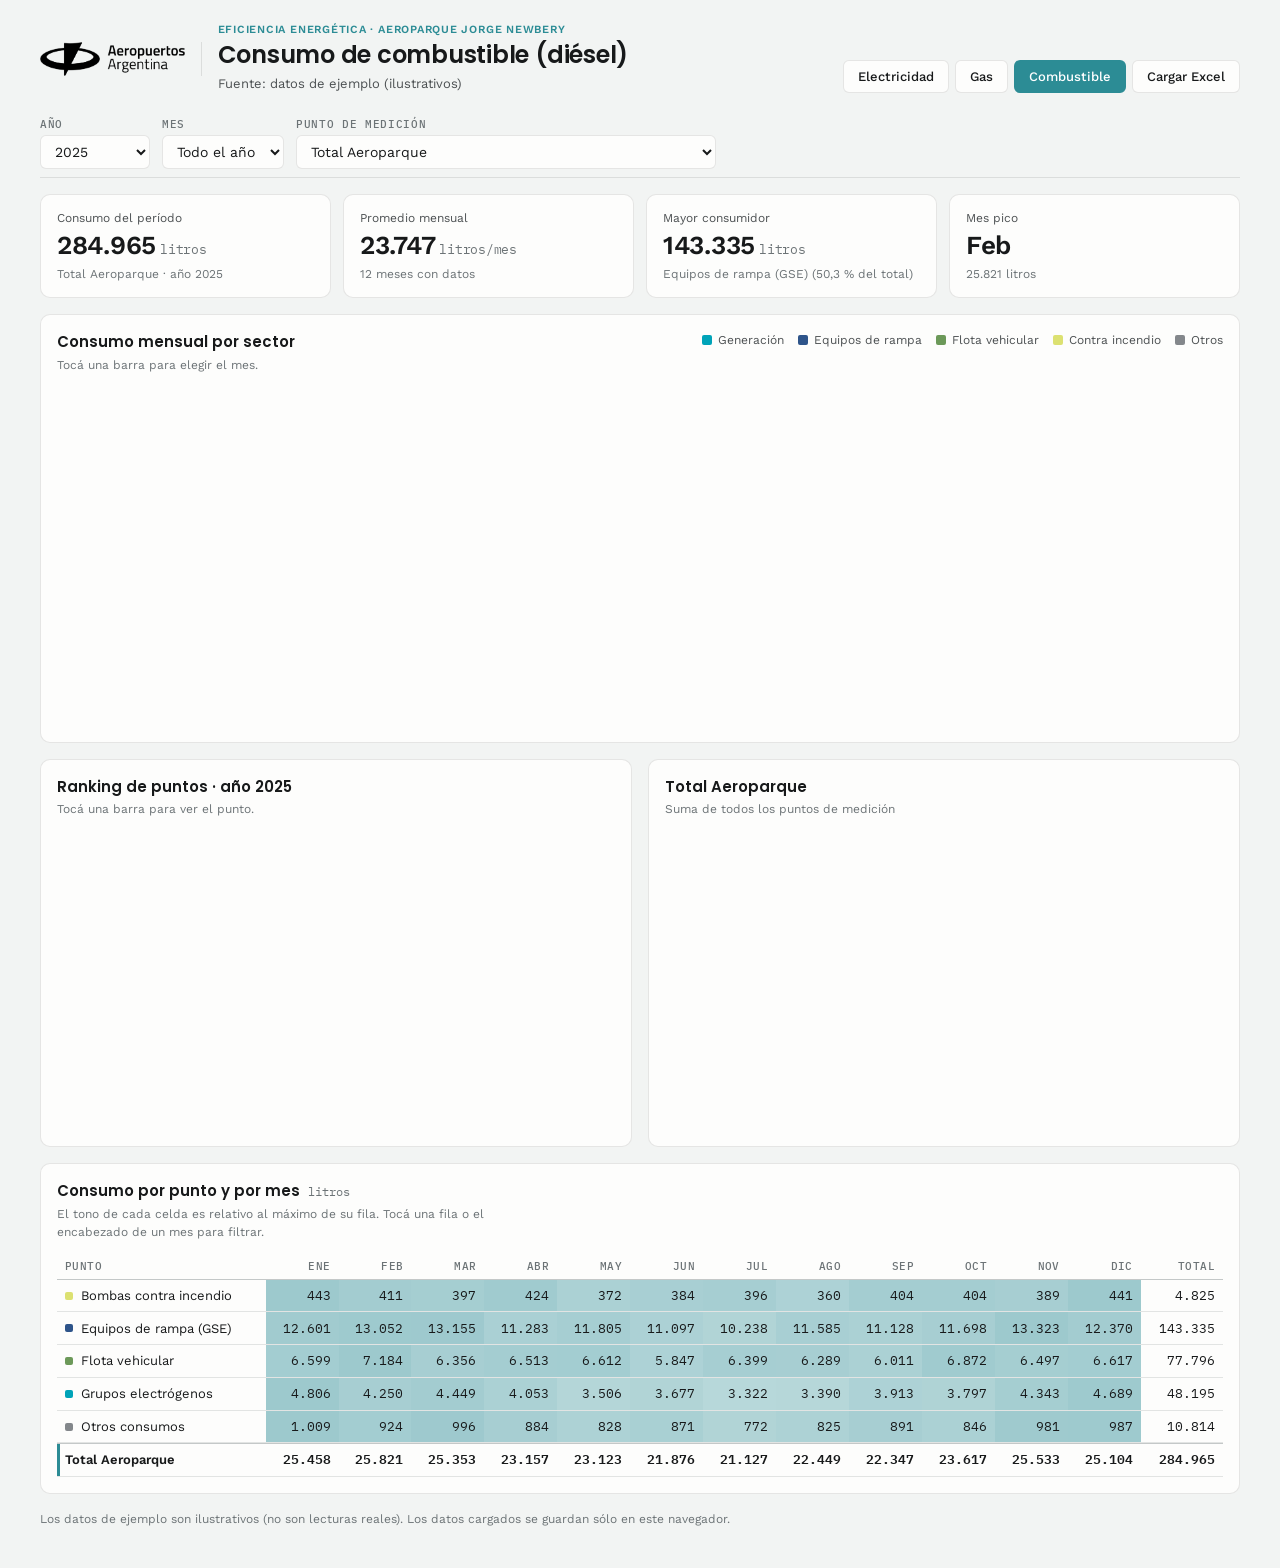
==== combustible.html @ 9f5f8dc3 "Reemplazar página de agua por páginas de gas y combustible (diésel) Co-Authored-By: Claude Sonnet 5." ====
<!doctype html>
<html lang="es">
<head>
<meta charset="utf-8">
<meta name="viewport" content="width=device-width, initial-scale=1, viewport-fit=cover">
<title>Combustible Aeroparque</title>
<link rel="preconnect" href="https://fonts.googleapis.com">
<link rel="preconnect" href="https://fonts.gstatic.com" crossorigin>
<link rel="stylesheet" href="https://fonts.googleapis.com/css2?family=IBM+Plex+Mono:wght@400;500&family=Poppins:wght@500;600;700&family=Work+Sans:wght@400;500;600&display=swap">
<link rel="stylesheet" href="css/app.css">
<link rel="stylesheet" href="css/consumo.css">
</head>
<body>
<div class="wrap">
  <header class="top">
    <div class="marca">
      <picture class="logo">
        <source srcset="img/logo-blanco.png" media="(prefers-color-scheme: dark)">
        <img src="img/logo-negro.png" alt="Aeropuertos Argentina" width="180" height="42">
      </picture>
      <div class="separador" aria-hidden="true"></div>
      <div class="brand">
        <div class="eyebrow">Eficiencia energética · Aeroparque Jorge Newbery</div>
        <h1>Consumo de combustible (diésel)</h1>
        <p class="sub" id="fuente">—</p>
      </div>
    </div>
    <div class="top-actions nav-paginas">
      <a class="btn" href="index.html">Electricidad</a>
      <a class="btn" href="gas.html">Gas</a>
      <a class="btn" href="combustible.html" aria-current="page">Combustible</a>
      <button type="button" class="btn" id="btn-cargar" aria-expanded="false" aria-controls="panel-carga">Cargar Excel</button>
    </div>
  </header>

  <section class="panel-carga" id="panel-carga" hidden>
    <div class="drop" id="drop">
      <p><strong>Arrastrá el archivo .xlsx acá</strong> o elegilo desde tu equipo.</p>
      <p class="hint">Se lee la hoja con columnas <code>Mes</code>, <code>Punto</code> (o <code>Medidor</code>) y <code>Consumo_litros</code>. Opcional: <code>Año</code> y <code>Sector</code>.</p>
      <div class="drop-row">
        <label for="anio-carga">Año de los datos</label>
        <input type="number" id="anio-carga" min="2000" max="2100" step="1">
        <label class="btn btn-primary" for="archivo">Elegir archivo<input type="file" id="archivo" accept=".xlsx,.xls,.xlsm,.csv" hidden></label>
      </div>
      <p class="hint">El año se usa sólo si la hoja no tiene columna <code>Año</code>. Cargar otro año lo agrega; el mismo año lo reemplaza.</p>
      <p class="msg" id="msg-carga" role="status"></p>
      <div class="drop-row"><button type="button" class="btn btn-ghost" id="btn-ejemplo">Volver a los datos de ejemplo</button></div>
    </div>
  </section>

  <nav class="filtros" aria-label="Filtros">
    <div class="campo"><label for="f-anio">Año</label><select id="f-anio"></select></div>
    <div class="campo"><label for="f-mes">Mes</label><select id="f-mes"></select></div>
    <div class="campo campo-ancho"><label for="f-punto">Punto de medición</label><select id="f-punto"></select></div>
  </nav>

  <section class="kpis" id="kpis" aria-label="Resumen"></section>

  <section class="card">
    <div class="card-head">
      <div>
        <h2>Consumo mensual por sector</h2>
        <p class="nota">Tocá una barra para elegir el mes.</p>
      </div>
      <ul class="leyenda" id="leyenda"></ul>
    </div>
    <div class="chart chart-alto"><canvas id="ch-mensual" aria-label="Consumo mensual apilado por sector" role="img"></canvas></div>
  </section>

  <div class="grid-2">
    <section class="card">
      <div class="card-head"><div>
        <h2 id="t-ranking">Ranking de puntos</h2>
        <p class="nota">Tocá una barra para ver el punto.</p>
      </div></div>
      <div class="chart"><canvas id="ch-ranking" aria-label="Ranking de consumo por punto de medición" role="img"></canvas></div>
    </section>
    <section class="card">
      <div class="card-head"><div>
        <h2 id="t-detalle">Detalle</h2>
        <p class="nota" id="n-detalle"></p>
      </div></div>
      <div class="chart"><canvas id="ch-detalle" aria-label="Evolución mensual" role="img"></canvas></div>
    </section>
  </div>

  <section class="card">
    <div class="card-head"><div>
      <h2>Consumo por punto y por mes <span class="unidad">litros</span></h2>
      <p class="nota">El tono de cada celda es relativo al máximo de su fila. Tocá una fila o el encabezado de un mes para filtrar.</p>
    </div></div>
    <div class="tabla-scroll"><table class="matriz" id="matriz"></table></div>
  </section>

  <footer class="pie">
    <p>Los datos de ejemplo son ilustrativos (no son lecturas reales). Los datos cargados se guardan sólo en este navegador.</p>
  </footer>
</div>
<script src="js/vendor/chart.umd.min.js"></script>
<script src="js/vendor/xlsx.full.min.js"></script>
<script src="js/combustible-cfg.js"></script>
<script src="js/consumo.js"></script>
</body>
</html>
---- css/app.css ----
:root {
  color-scheme: light;
  --bg: #f2f4f3;
  --surface: #fdfdfc;
  --surface-2: #eceeed;
  --ink: #17191a;
  --ink-2: #4c5052;
  --muted: #6c7376;   /* gris institucional, oscurecido para texto legible */
  --grid: #e2e4e3;
  --axis: #c4c8c8;
  --border: rgba(20, 24, 24, 0.10);
  --accent: #2c8c95;  /* verde institucional Aeropuertos Argentina */
  --accent-ink: #ffffff;
  --focus: #2c8c95;
  --good: #4c7a2e;
  --bad: #b3261e;
  --warn-bg: #f6efc9;
  --warn-ink: #6b5300;

  /* Series: una por subestación, tomadas del kit de marca (institucional + secundaria + terciaria).
     El verde institucional queda reservado como acento de marca (botones, foco, línea de Total)
     para no competir visualmente con ninguna subestación puntual. */
  --s-set01: #00a3b8;  /* celeste secundario */
  --s-set03: #2e548a;  /* azul terciario */
  --s-set00: #dce171;  /* verde-amarillo terciario */
  --s-set04: #6c9959;  /* verde terciario */
  --s-setn3: #94cc78;  /* verde claro secundario */
  --s-set02: #3d7b80;  /* verde-azulado secundario */
  --s-resto: #83878b;  /* gris institucional */

  /* Rampa secuencial (verde institucional) para la matriz. */
  --heat-0: rgba(44, 140, 149, 0.05);
  --heat-1: rgba(44, 140, 149, 0.46);

  --font: "Work Sans", system-ui, -apple-system, "Segoe UI", sans-serif;
  --display: "Poppins", "Work Sans", system-ui, sans-serif;
  --mono: "IBM Plex Mono", ui-monospace, "SFMono-Regular", Menlo, monospace;
}
@media (prefers-color-scheme: dark) {
  :root:not([data-theme="light"]) {
    color-scheme: dark;
    --bg: #0e1213;
    --surface: #171c1d;
    --surface-2: #202626;
    --ink: #f3f5f4;
    --ink-2: #bcc2c1;
    --muted: #97a0a0;
    --grid: #262d2d;
    --axis: #3c4444;
    --border: rgba(255, 255, 255, 0.10);
    --accent: #3fbdc7;
    --focus: #62cdd5;
    --good: #7fc257;
    --bad: #e66767;
    --warn-bg: #3d3208;
    --warn-ink: #f3d675;
    --s-set01: #06cce5;
    --s-set03: #4475bc;
    --s-set00: #dee28a;
    --s-set04: #93b585;
    --s-setn3: #a7d191;
    --s-set02: #58a6ac;
    --s-resto: #9da0a4;
    --heat-0: rgba(63, 189, 199, 0.06);
    --heat-1: rgba(63, 189, 199, 0.50);
  }
}
:root[data-theme="dark"] {
  color-scheme: dark;
  --bg: #0e1213;
  --surface: #171c1d;
  --surface-2: #202626;
  --ink: #f3f5f4;
  --ink-2: #bcc2c1;
  --muted: #97a0a0;
  --grid: #262d2d;
  --axis: #3c4444;
  --border: rgba(255, 255, 255, 0.10);
  --accent: #3fbdc7;
  --focus: #62cdd5;
  --good: #7fc257;
  --bad: #e66767;
  --warn-bg: #3d3208;
  --warn-ink: #f3d675;
  --s-set01: #06cce5;
  --s-set03: #4475bc;
  --s-set00: #dee28a;
  --s-set04: #93b585;
  --s-setn3: #a7d191;
  --s-set02: #58a6ac;
  --s-resto: #9da0a4;
  --heat-0: rgba(63, 189, 199, 0.06);
  --heat-1: rgba(63, 189, 199, 0.50);
}

* { box-sizing: border-box; }
html, body { background: var(--bg); }
body {
  margin: 0;
  color: var(--ink);
  font: 400 14px/1.5 var(--font);
  -webkit-font-smoothing: antialiased;
}
.wrap {
  max-width: 1240px;
  margin: 0 auto;
  padding-inline: 20px;
  padding-block: 24px 40px;
  display: flex;
  flex-direction: column;
  gap: 16px;
}
@media (max-width: 520px) { .wrap { padding-inline: 16px; } }

h1, h2 { margin: 0; text-wrap: balance; font-family: var(--display); }
h1 { font-size: 24px; font-weight: 600; letter-spacing: -0.01em; line-height: 1.2; }
h2 { font-size: 15px; font-weight: 600; }
code { font-family: var(--mono); font-size: 12px; background: var(--surface-2); padding: 1px 4px; border-radius: 3px; }

.eyebrow {
  font: 600 11px/1 var(--font);
  letter-spacing: 0.07em;
  text-transform: uppercase;
  color: var(--accent);
  margin-bottom: 6px;
}
.sub { margin: 4px 0 0; color: var(--ink-2); font-size: 13px; }
.nota { margin: 2px 0 0; color: var(--muted); font-size: 12px; max-width: 70ch; }
.unidad { font: 400 12px var(--mono); color: var(--muted); margin-left: 4px; }

.top { display: flex; justify-content: space-between; align-items: flex-end; gap: 16px; flex-wrap: wrap; }
.marca { display: flex; align-items: center; gap: 16px; flex-wrap: wrap; }
.logo { display: block; line-height: 0; }
.logo img { display: block; height: 34px; width: auto; }
.separador { width: 1px; height: 34px; background: var(--border); flex: none; }
@media (max-width: 560px) { .separador { display: none; } }

.btn {
  font: 500 13px var(--font);
  color: var(--ink);
  background: var(--surface);
  border: 1px solid var(--border);
  border-radius: 6px;
  padding: 8px 14px;
  cursor: pointer;
  display: inline-flex;
  align-items: center;
  gap: 6px;
}
.btn:hover { background: var(--surface-2); }
.btn-primary { background: var(--accent); color: var(--accent-ink); border-color: transparent; }
.btn-primary:hover { background: var(--accent); filter: brightness(1.08); }
.btn-ghost { background: transparent; }
:focus-visible { outline: 2px solid var(--focus); outline-offset: 2px; }

.panel-carga .drop {
  border: 1.5px dashed var(--axis);
  border-radius: 10px;
  background: var(--surface);
  padding: 18px 20px;
  display: flex;
  flex-direction: column;
  gap: 8px;
}
.panel-carga .drop.sobre { border-color: var(--accent); background: var(--surface-2); }
.drop p { margin: 0; }
.hint { color: var(--muted); font-size: 12px; }
.drop-row { display: flex; flex-wrap: wrap; align-items: center; gap: 10px; }
.drop-row input[type="number"] { width: 96px; }
.msg { font-size: 13px; min-height: 1.2em; }
.msg.ok { color: var(--good); }
.msg.error { color: var(--bad); }

input, select {
  font: 400 14px var(--font);
  color: var(--ink);
  background: var(--surface);
  border: 1px solid var(--border);
  border-radius: 6px;
  padding: 7px 10px;
  max-width: 100%;
}

.filtros {
  display: flex;
  flex-wrap: wrap;
  gap: 12px;
  align-items: flex-end;
  position: sticky;
  top: env(safe-area-inset-top, 0px);
  z-index: 5;
  background: var(--bg);
  padding-block: 8px;
  border-bottom: 1px solid var(--border);
}
.campo { display: flex; flex-direction: column; gap: 4px; min-width: 110px; }
.campo-ancho { flex: 1 1 260px; max-width: 420px; }
.campo label {
  font: 500 11px var(--mono);
  letter-spacing: 0.06em;
  text-transform: uppercase;
  color: var(--muted);
}

.kpis { display: grid; grid-template-columns: repeat(4, minmax(0, 1fr)); gap: 12px; }
@media (max-width: 900px) { .kpis { grid-template-columns: repeat(2, minmax(0, 1fr)); } }
@media (max-width: 420px) { .kpis { grid-template-columns: 1fr; } }
.kpi {
  background: var(--surface);
  border: 1px solid var(--border);
  border-radius: 10px;
  padding: 14px 16px;
  display: flex;
  flex-direction: column;
  gap: 4px;
}
.kpi .k-lab { font-size: 12px; color: var(--ink-2); }
.kpi .k-val { font-size: 26px; font-weight: 600; letter-spacing: -0.01em; line-height: 1.15; }
.kpi .k-val small { font: 400 13px var(--mono); color: var(--muted); margin-left: 4px; }
.kpi .k-pie { font-size: 12px; color: var(--muted); }
.delta { font-family: var(--mono); font-size: 12px; }
.delta.sube { color: var(--bad); }
.delta.baja { color: var(--good); }

.card {
  background: var(--surface);
  border: 1px solid var(--border);
  border-radius: 10px;
  padding: 16px;
  display: flex;
  flex-direction: column;
  gap: 12px;
  min-width: 0;
}
.card-head { display: flex; justify-content: space-between; gap: 12px; flex-wrap: wrap; align-items: flex-start; }
.grid-2 { display: grid; grid-template-columns: minmax(0, 1fr) minmax(0, 1fr); gap: 16px; }
@media (max-width: 900px) { .grid-2 { grid-template-columns: 1fr; } }

.chart { position: relative; height: 300px; }
.chart-alto { height: 340px; }
.chart-bajo { height: 220px; }

.leyenda { list-style: none; margin: 0; padding: 0; display: flex; flex-wrap: wrap; gap: 6px 14px; max-width: 560px; }
.leyenda li { display: inline-flex; align-items: center; gap: 6px; font-size: 12px; color: var(--ink-2); }
.leyenda i { width: 10px; height: 10px; border-radius: 2px; display: inline-block; }

.ficha { display: grid; grid-template-columns: repeat(auto-fit, minmax(130px, 1fr)); gap: 10px 16px; margin: 0; }
.ficha div { display: flex; flex-direction: column; gap: 2px; min-width: 0; }
.ficha dt { font-size: 11px; color: var(--muted); }
.ficha dd { margin: 0; font-weight: 500; overflow-wrap: anywhere; }

.tabla-scroll { overflow-x: auto; margin-inline: -16px; padding-inline: 16px; }
.matriz { border-collapse: separate; border-spacing: 0; width: 100%; font-size: 13px; }
.matriz th, .matriz td { padding: 6px 8px; text-align: right; white-space: nowrap; border-bottom: 1px solid var(--grid); }
.matriz thead th {
  font: 500 11px var(--mono);
  letter-spacing: 0.04em;
  text-transform: uppercase;
  color: var(--muted);
  border-bottom-color: var(--axis);
  vertical-align: bottom;
}
.matriz thead th.mes { cursor: pointer; }
.matriz thead th.mes:hover { color: var(--ink); }
.matriz th.izq, .matriz td.izq { text-align: left; }
.matriz td.num { font-family: var(--mono); font-variant-numeric: tabular-nums; }
.matriz .col-sel { box-shadow: inset 2px 0 0 var(--accent), inset -2px 0 0 var(--accent); }
.matriz thead .col-sel { color: var(--accent); }
.matriz tbody tr.fila { cursor: pointer; }
.matriz tbody tr.fila:hover td { background-color: var(--surface-2); }
.matriz tbody tr.fila.sel td.izq { box-shadow: inset 3px 0 0 var(--accent); font-weight: 600; }
.matriz tr.grupo td {
  text-align: left;
  font: 500 11px var(--mono);
  letter-spacing: 0.06em;
  text-transform: uppercase;
  color: var(--ink-2);
  background: var(--surface-2);
  padding-top: 8px;
}
.matriz tr.total td { font-weight: 600; border-top: 1px solid var(--axis); }
.matriz tr.derivada td { color: var(--ink-2); font-style: italic; }
.medidor-nom { display: inline-flex; align-items: center; gap: 8px; }
.medidor-nom i { width: 8px; height: 8px; border-radius: 2px; flex: none; }
.carga { color: var(--muted); font-size: 12px; max-width: 240px; overflow: hidden; text-overflow: ellipsis; }
.cero { color: var(--warn-ink); background: var(--warn-bg) !important; }

.pill {
  display: inline-block;
  font: 500 10px/1 var(--mono);
  letter-spacing: 0.04em;
  text-transform: uppercase;
  padding: 3px 5px;
  border-radius: 4px;
  vertical-align: middle;
}
.pill-warn { background: var(--warn-bg); color: var(--warn-ink); }

.pie { color: var(--muted); font-size: 12px; }
.pie p { margin: 0; }

.tooltip {
  position: fixed;
  z-index: 50;
  pointer-events: none;
  background: var(--surface);
  color: var(--ink);
  border: 1px solid var(--border);
  box-shadow: 0 6px 20px rgba(0, 0, 0, 0.14);
  border-radius: 8px;
  padding: 8px 10px;
  font-size: 12px;
  max-width: 280px;
}
.tooltip .tt-t { font-weight: 600; margin-bottom: 4px; }
.tooltip .tt-r { display: flex; align-items: center; gap: 6px; justify-content: space-between; }
.tooltip .tt-r span:last-child { font-family: var(--mono); font-variant-numeric: tabular-nums; margin-left: 12px; }
.tooltip i { width: 8px; height: 8px; border-radius: 2px; display: inline-block; margin-right: 4px; }

@media (prefers-reduced-motion: reduce) { * { transition: none !important; animation: none !important; } }
---- css/consumo.css ----
/* Colores de sectores (páginas de gas y combustible) y navegación entre páginas. Reutiliza app.css. */
:root {
  --a-1: #00a3b8; --a-2: #2e548a; --a-3: #6c9959; --a-4: #dce171; --a-5: #3d7b80; --a-6: #83878b;
}
@media (prefers-color-scheme: dark) {
  :root:not([data-theme="light"]) {
    --a-1: #06cce5; --a-2: #4475bc; --a-3: #93b585; --a-4: #dee28a; --a-5: #58a6ac; --a-6: #9da0a4;
  }
}
.nav-paginas { display: flex; gap: 6px; flex-wrap: wrap; }
.nav-paginas a { text-decoration: none; }
.nav-paginas a[aria-current="page"] { background: var(--accent); color: var(--accent-ink); border-color: transparent; }
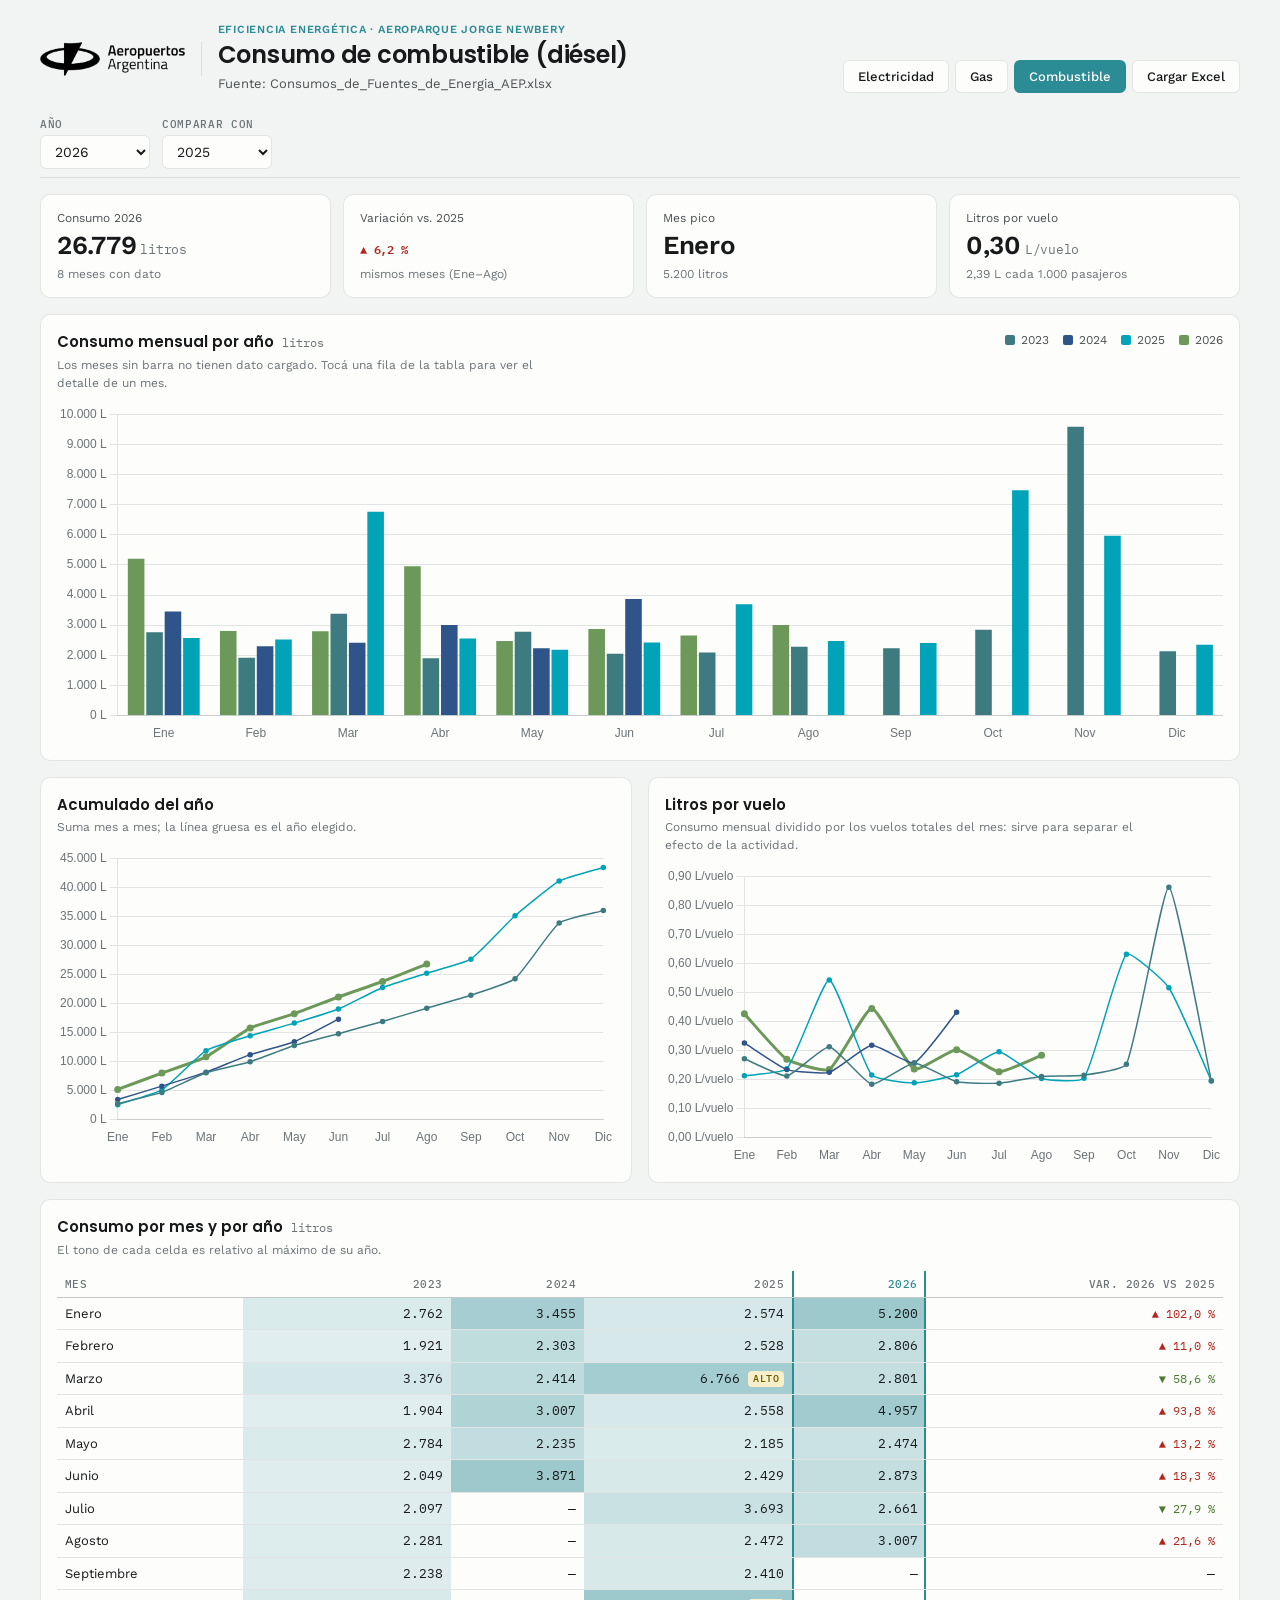
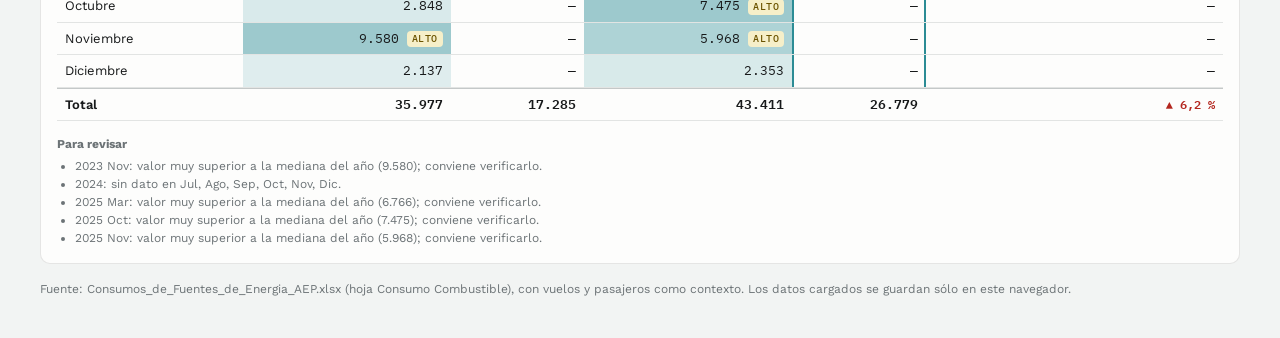
==== commit bae3eb3b: "Cargar datos reales de gas y combustible; comparación entre años Co-Authored-By: Claude Sonnet 5.5 <" ====
--- a/combustible.html
+++ b/combustible.html
@@ -36,22 +36,18 @@
   <section class="panel-carga" id="panel-carga" hidden>
     <div class="drop" id="drop">
       <p><strong>Arrastrá el archivo .xlsx acá</strong> o elegilo desde tu equipo.</p>
-      <p class="hint">Se lee la hoja con columnas <code>Mes</code>, <code>Punto</code> (o <code>Medidor</code>) y <code>Consumo_litros</code>. Opcional: <code>Año</code> y <code>Sector</code>.</p>
+      <p class="hint">Se usa la hoja <code>Consumo Combustible</code>: bloques «Litros de Combustible», «Vuelos Totales» y «Pasajeros» (igual que <code>Consumos_de_Fuentes_de_Energia_AEP.xlsx</code>).</p>
       <div class="drop-row">
-        <label for="anio-carga">Año de los datos</label>
-        <input type="number" id="anio-carga" min="2000" max="2100" step="1">
-        <label class="btn btn-primary" for="archivo">Elegir archivo<input type="file" id="archivo" accept=".xlsx,.xls,.xlsm,.csv" hidden></label>
+        <label class="btn btn-primary" for="archivo">Elegir archivo<input type="file" id="archivo" accept=".xlsx,.xls,.xlsm" hidden></label>
+        <button type="button" class="btn btn-ghost" id="btn-ejemplo">Volver a los datos originales</button>
       </div>
-      <p class="hint">El año se usa sólo si la hoja no tiene columna <code>Año</code>. Cargar otro año lo agrega; el mismo año lo reemplaza.</p>
       <p class="msg" id="msg-carga" role="status"></p>
-      <div class="drop-row"><button type="button" class="btn btn-ghost" id="btn-ejemplo">Volver a los datos de ejemplo</button></div>
     </div>
   </section>
 
   <nav class="filtros" aria-label="Filtros">
     <div class="campo"><label for="f-anio">Año</label><select id="f-anio"></select></div>
-    <div class="campo"><label for="f-mes">Mes</label><select id="f-mes"></select></div>
-    <div class="campo campo-ancho"><label for="f-punto">Punto de medición</label><select id="f-punto"></select></div>
+    <div class="campo"><label for="f-cmp">Comparar con</label><select id="f-cmp"></select></div>
   </nav>
 
   <section class="kpis" id="kpis" aria-label="Resumen"></section>
@@ -59,45 +55,48 @@
   <section class="card">
     <div class="card-head">
       <div>
-        <h2>Consumo mensual por sector</h2>
-        <p class="nota">Tocá una barra para elegir el mes.</p>
+        <h2>Consumo mensual por año <span class="unidad">litros</span></h2>
+        <p class="nota">Los meses sin barra no tienen dato cargado. Tocá una fila de la tabla para ver el detalle de un mes.</p>
       </div>
       <ul class="leyenda" id="leyenda"></ul>
     </div>
-    <div class="chart chart-alto"><canvas id="ch-mensual" aria-label="Consumo mensual apilado por sector" role="img"></canvas></div>
+    <div class="chart chart-alto"><canvas id="ch-mensual" aria-label="Consumo mensual agrupado por año" role="img"></canvas></div>
   </section>
 
   <div class="grid-2">
     <section class="card">
       <div class="card-head"><div>
-        <h2 id="t-ranking">Ranking de puntos</h2>
-        <p class="nota">Tocá una barra para ver el punto.</p>
+        <h2>Acumulado del año</h2>
+        <p class="nota">Suma mes a mes; la línea gruesa es el año elegido.</p>
       </div></div>
-      <div class="chart"><canvas id="ch-ranking" aria-label="Ranking de consumo por punto de medición" role="img"></canvas></div>
+      <div class="chart"><canvas id="ch-acum" aria-label="Consumo acumulado por año" role="img"></canvas></div>
     </section>
     <section class="card">
       <div class="card-head"><div>
-        <h2 id="t-detalle">Detalle</h2>
-        <p class="nota" id="n-detalle"></p>
+        <h2>Litros por vuelo</h2>
+        <p class="nota">Consumo mensual dividido por los vuelos totales del mes: sirve para separar el efecto de la actividad.</p>
       </div></div>
-      <div class="chart"><canvas id="ch-detalle" aria-label="Evolución mensual" role="img"></canvas></div>
+      <div class="chart"><canvas id="ch-ratio" aria-label="Litros por vuelo por mes" role="img"></canvas></div>
     </section>
   </div>
 
   <section class="card">
     <div class="card-head"><div>
-      <h2>Consumo por punto y por mes <span class="unidad">litros</span></h2>
-      <p class="nota">El tono de cada celda es relativo al máximo de su fila. Tocá una fila o el encabezado de un mes para filtrar.</p>
+      <h2>Consumo por mes y por año <span class="unidad">litros</span></h2>
+      <p class="nota">El tono de cada celda es relativo al máximo de su año.</p>
     </div></div>
+    <div id="ficha" hidden></div>
     <div class="tabla-scroll"><table class="matriz" id="matriz"></table></div>
+    <div class="nota" id="notas"></div>
   </section>
 
   <footer class="pie">
-    <p>Los datos de ejemplo son ilustrativos (no son lecturas reales). Los datos cargados se guardan sólo en este navegador.</p>
+    <p>Fuente: Consumos_de_Fuentes_de_Energia_AEP.xlsx (hoja Consumo Combustible), con vuelos y pasajeros como contexto. Los datos cargados se guardan sólo en este navegador.</p>
   </footer>
 </div>
 <script src="js/vendor/chart.umd.min.js"></script>
 <script src="js/vendor/xlsx.full.min.js"></script>
+<script src="js/datos-consumos.js"></script>
 <script src="js/combustible-cfg.js"></script>
 <script src="js/consumo.js"></script>
 </body>
--- a/css/consumo.css
+++ b/css/consumo.css
@@ -10,3 +10,8 @@
 .nav-paginas { display: flex; gap: 6px; flex-wrap: wrap; }
 .nav-paginas a { text-decoration: none; }
 .nav-paginas a[aria-current="page"] { background: var(--accent); color: var(--accent-ink); border-color: transparent; }
+#ficha h3 { margin: 0 0 8px; font: 600 14px var(--display); }
+#ficha { background: var(--surface-2); border-radius: 8px; padding: 12px 14px; }
+#notas ul { margin: 4px 0 0; padding-left: 18px; }
+#notas:empty { display: none; }
+.matriz tbody tr.fila { cursor: pointer; }
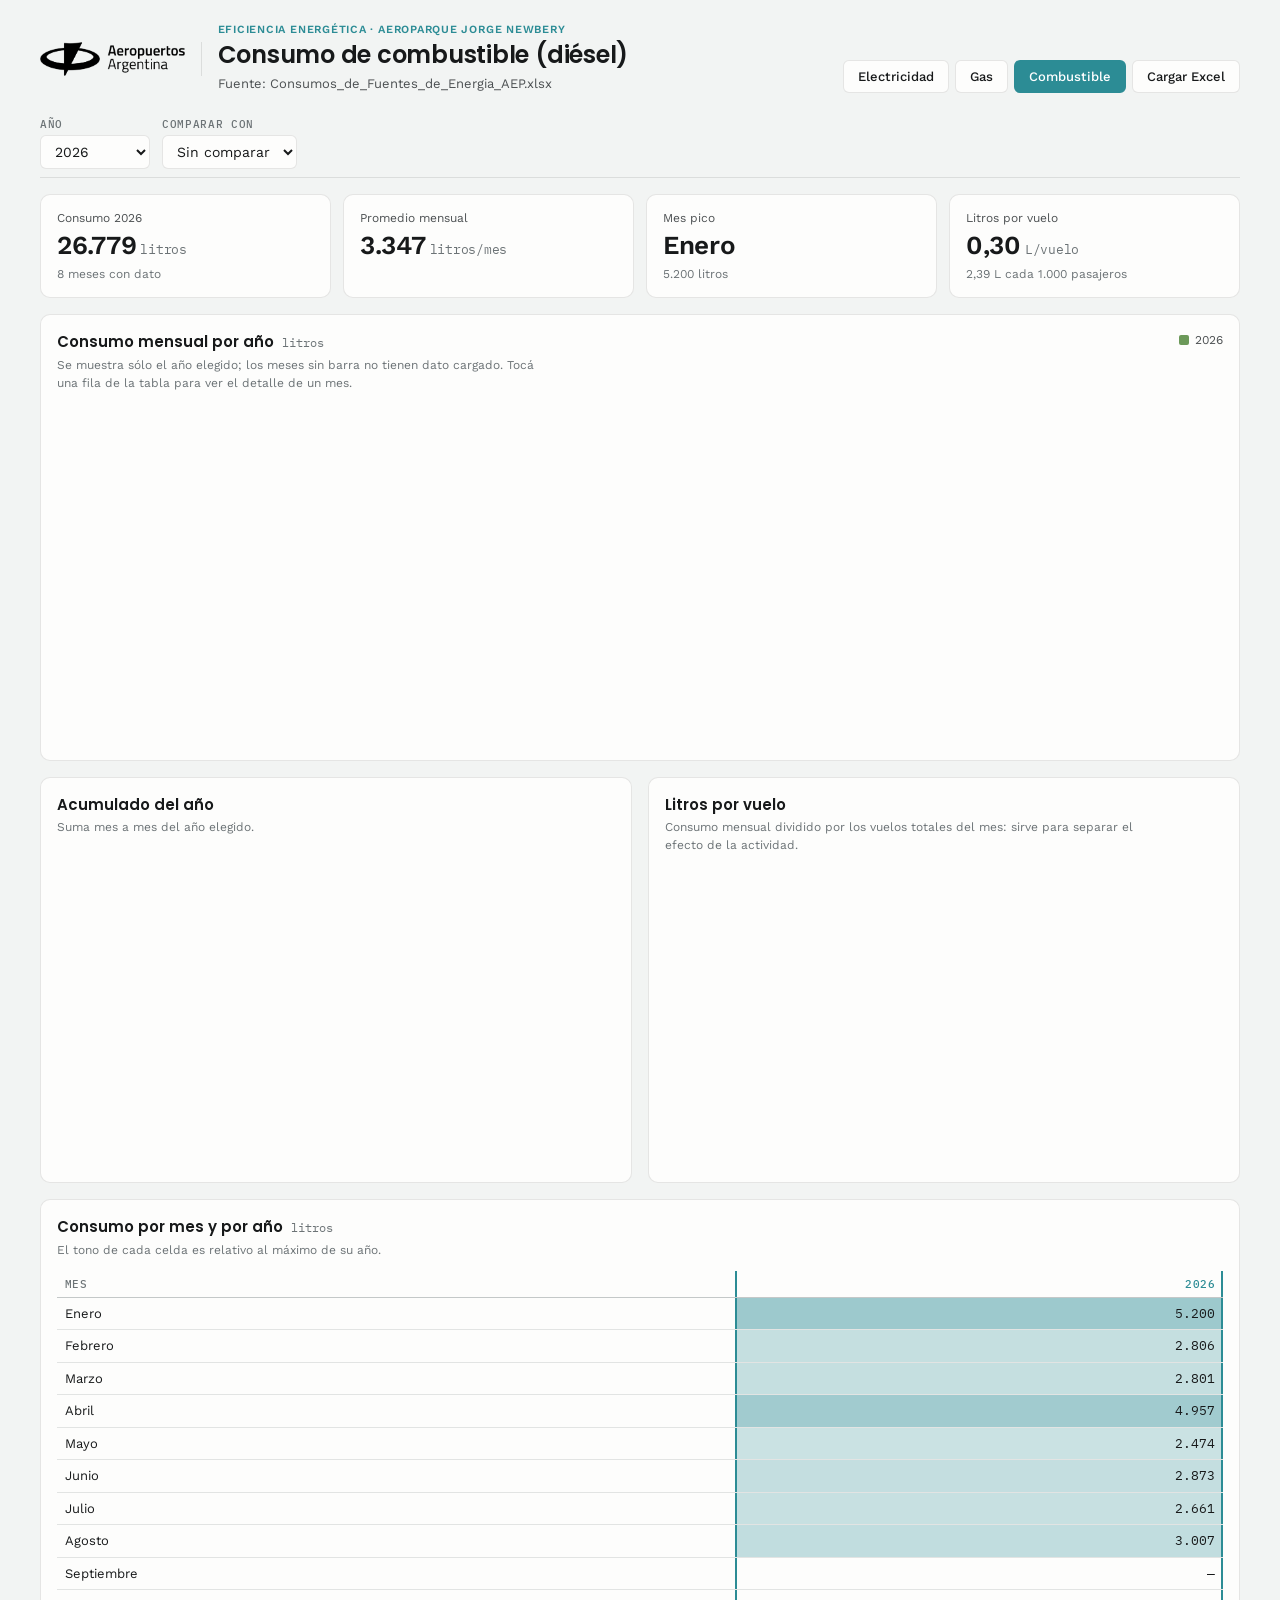
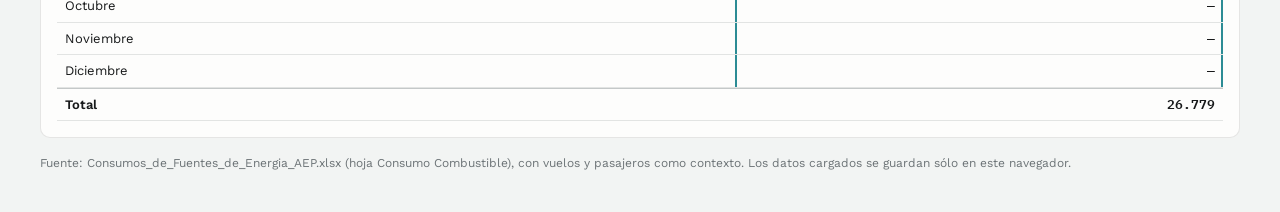
==== commit 23fa3feb: "Mostrar sólo el año elegido; comparación opcional Co-Authored-By: Claude Sonnet 5.5 <noreply@anthrop" ====
--- a/combustible.html
+++ b/combustible.html
@@ -56,7 +56,7 @@
     <div class="card-head">
       <div>
         <h2>Consumo mensual por año <span class="unidad">litros</span></h2>
-        <p class="nota">Los meses sin barra no tienen dato cargado. Tocá una fila de la tabla para ver el detalle de un mes.</p>
+        <p class="nota">Se muestra sólo el año elegido; los meses sin barra no tienen dato cargado. Tocá una fila de la tabla para ver el detalle de un mes.</p>
       </div>
       <ul class="leyenda" id="leyenda"></ul>
     </div>
@@ -67,7 +67,7 @@
     <section class="card">
       <div class="card-head"><div>
         <h2>Acumulado del año</h2>
-        <p class="nota">Suma mes a mes; la línea gruesa es el año elegido.</p>
+        <p class="nota">Suma mes a mes del año elegido.</p>
       </div></div>
       <div class="chart"><canvas id="ch-acum" aria-label="Consumo acumulado por año" role="img"></canvas></div>
     </section>
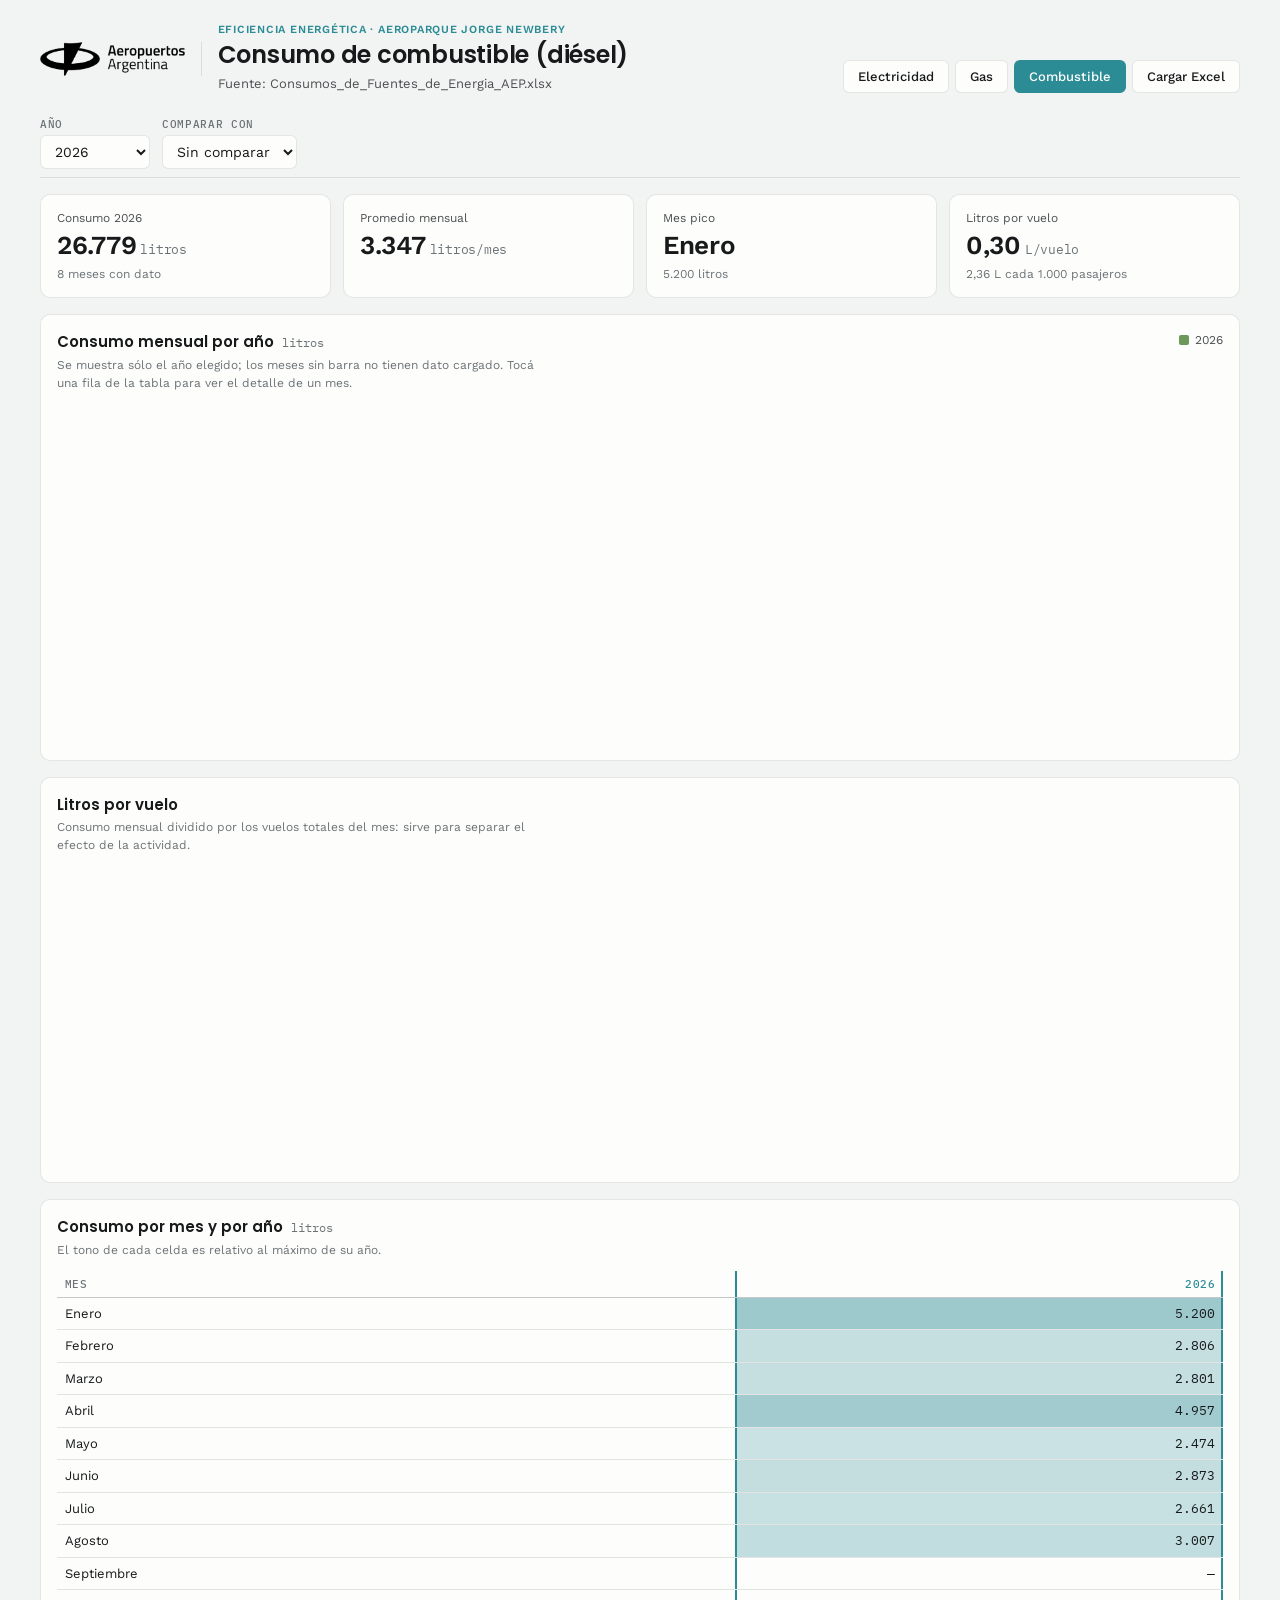
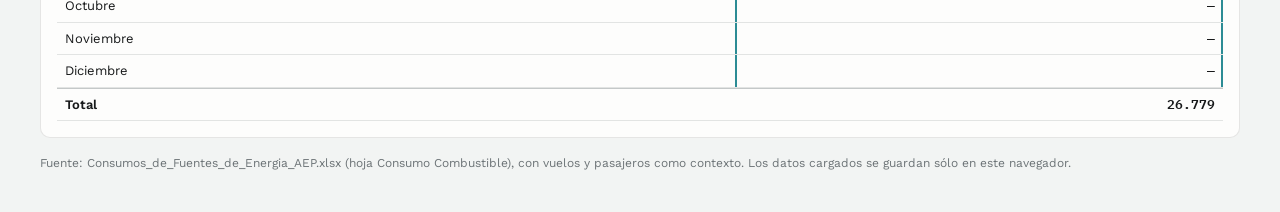
==== commit e570110b: "Quitar gráfico de acumulado de gas y combustible Co-Authored-By: Claude Sonnet 5.5 <noreply@anthropi" ====
--- a/combustible.html
+++ b/combustible.html
@@ -63,22 +63,13 @@
     <div class="chart chart-alto"><canvas id="ch-mensual" aria-label="Consumo mensual agrupado por año" role="img"></canvas></div>
   </section>
 
-  <div class="grid-2">
-    <section class="card">
-      <div class="card-head"><div>
-        <h2>Acumulado del año</h2>
-        <p class="nota">Suma mes a mes del año elegido.</p>
-      </div></div>
-      <div class="chart"><canvas id="ch-acum" aria-label="Consumo acumulado por año" role="img"></canvas></div>
-    </section>
-    <section class="card">
-      <div class="card-head"><div>
-        <h2>Litros por vuelo</h2>
-        <p class="nota">Consumo mensual dividido por los vuelos totales del mes: sirve para separar el efecto de la actividad.</p>
-      </div></div>
-      <div class="chart"><canvas id="ch-ratio" aria-label="Litros por vuelo por mes" role="img"></canvas></div>
-    </section>
-  </div>
+  <section class="card">
+    <div class="card-head"><div>
+      <h2>Litros por vuelo</h2>
+      <p class="nota">Consumo mensual dividido por los vuelos totales del mes: sirve para separar el efecto de la actividad.</p>
+    </div></div>
+    <div class="chart"><canvas id="ch-ratio" aria-label="Litros por vuelo por mes" role="img"></canvas></div>
+  </section>
 
   <section class="card">
     <div class="card-head"><div>
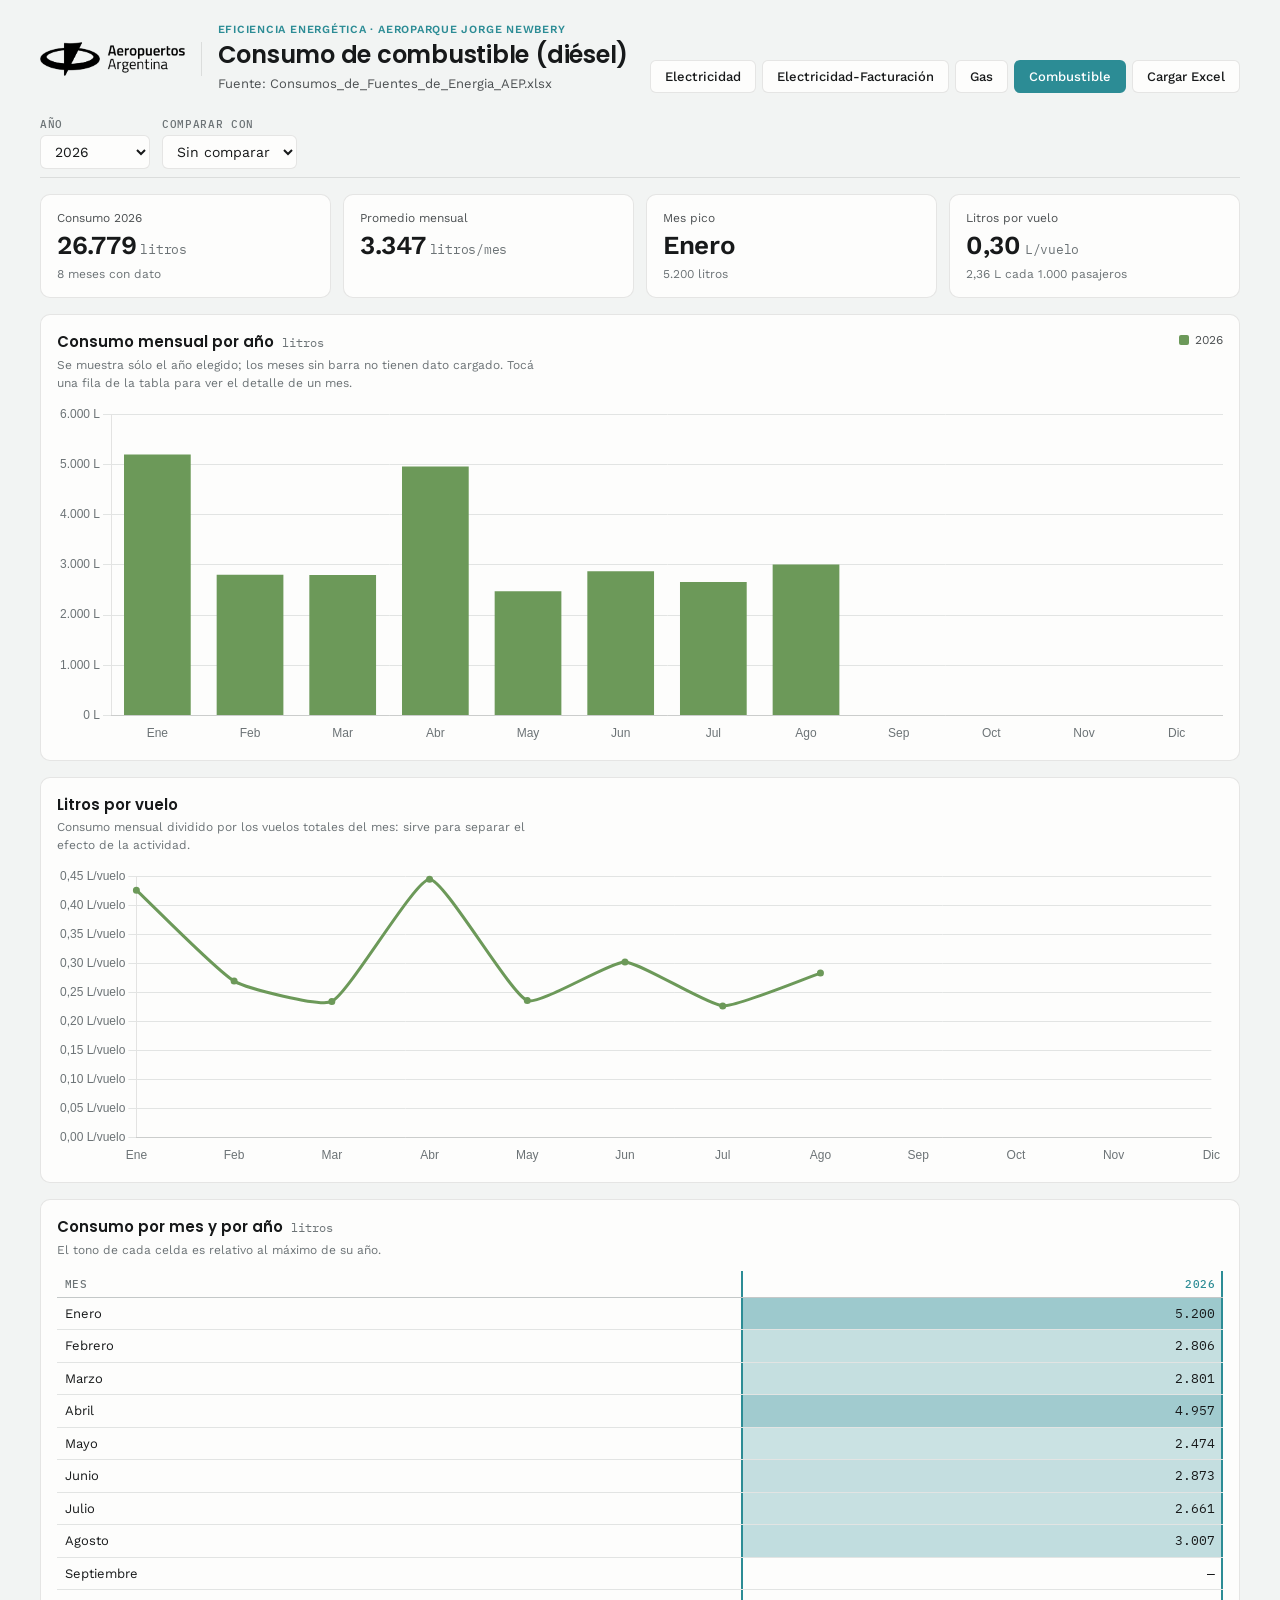
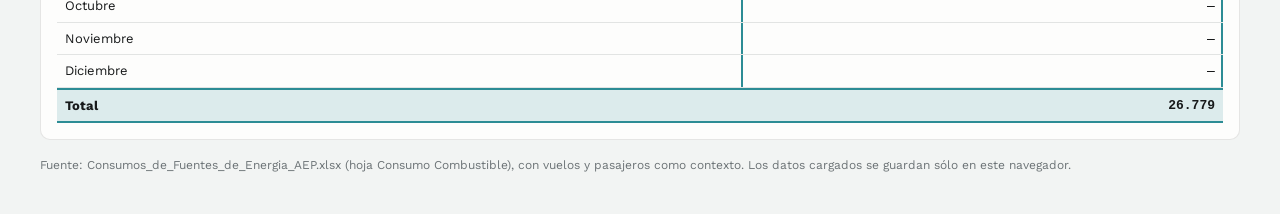
==== commit 28bb3790: "Agregar pestaña Electricidad-Facturación (SET 01 y SET 05) Co-Authored-By: Claude Sonnet 5.5 <norepl" ====
--- a/combustible.html
+++ b/combustible.html
@@ -27,6 +27,7 @@
     </div>
     <div class="top-actions nav-paginas">
       <a class="btn" href="index.html">Electricidad</a>
+      <a class="btn" href="electricidad-facturacion.html">Electricidad-Facturación</a>
       <a class="btn" href="gas.html">Gas</a>
       <a class="btn" href="combustible.html" aria-current="page">Combustible</a>
       <button type="button" class="btn" id="btn-cargar" aria-expanded="false" aria-controls="panel-carga">Cargar Excel</button>
--- a/css/app.css
+++ b/css/app.css
@@ -278,8 +278,15 @@
   background: var(--surface-2);
   padding-top: 8px;
 }
-.matriz tr.total td { font-weight: 600; border-top: 1px solid var(--axis); }
-.matriz tr.derivada td { color: var(--ink-2); font-style: italic; }
+.matriz tr.cabecera td { font-weight: 700; }
+.matriz tr.subtotal td { font-weight: 600; border-top: 1px solid var(--axis); }
+.matriz tr.total td {
+  font-weight: 700;
+  background-color: color-mix(in srgb, var(--accent) 16%, var(--surface));
+  border-top: 2px solid var(--accent);
+  border-bottom: 2px solid var(--accent);
+}
+.matriz tr.derivada td { color: var(--bad); font-style: italic; }
 .medidor-nom { display: inline-flex; align-items: center; gap: 8px; }
 .medidor-nom i { width: 8px; height: 8px; border-radius: 2px; flex: none; }
 .carga { color: var(--muted); font-size: 12px; max-width: 240px; overflow: hidden; text-overflow: ellipsis; }
